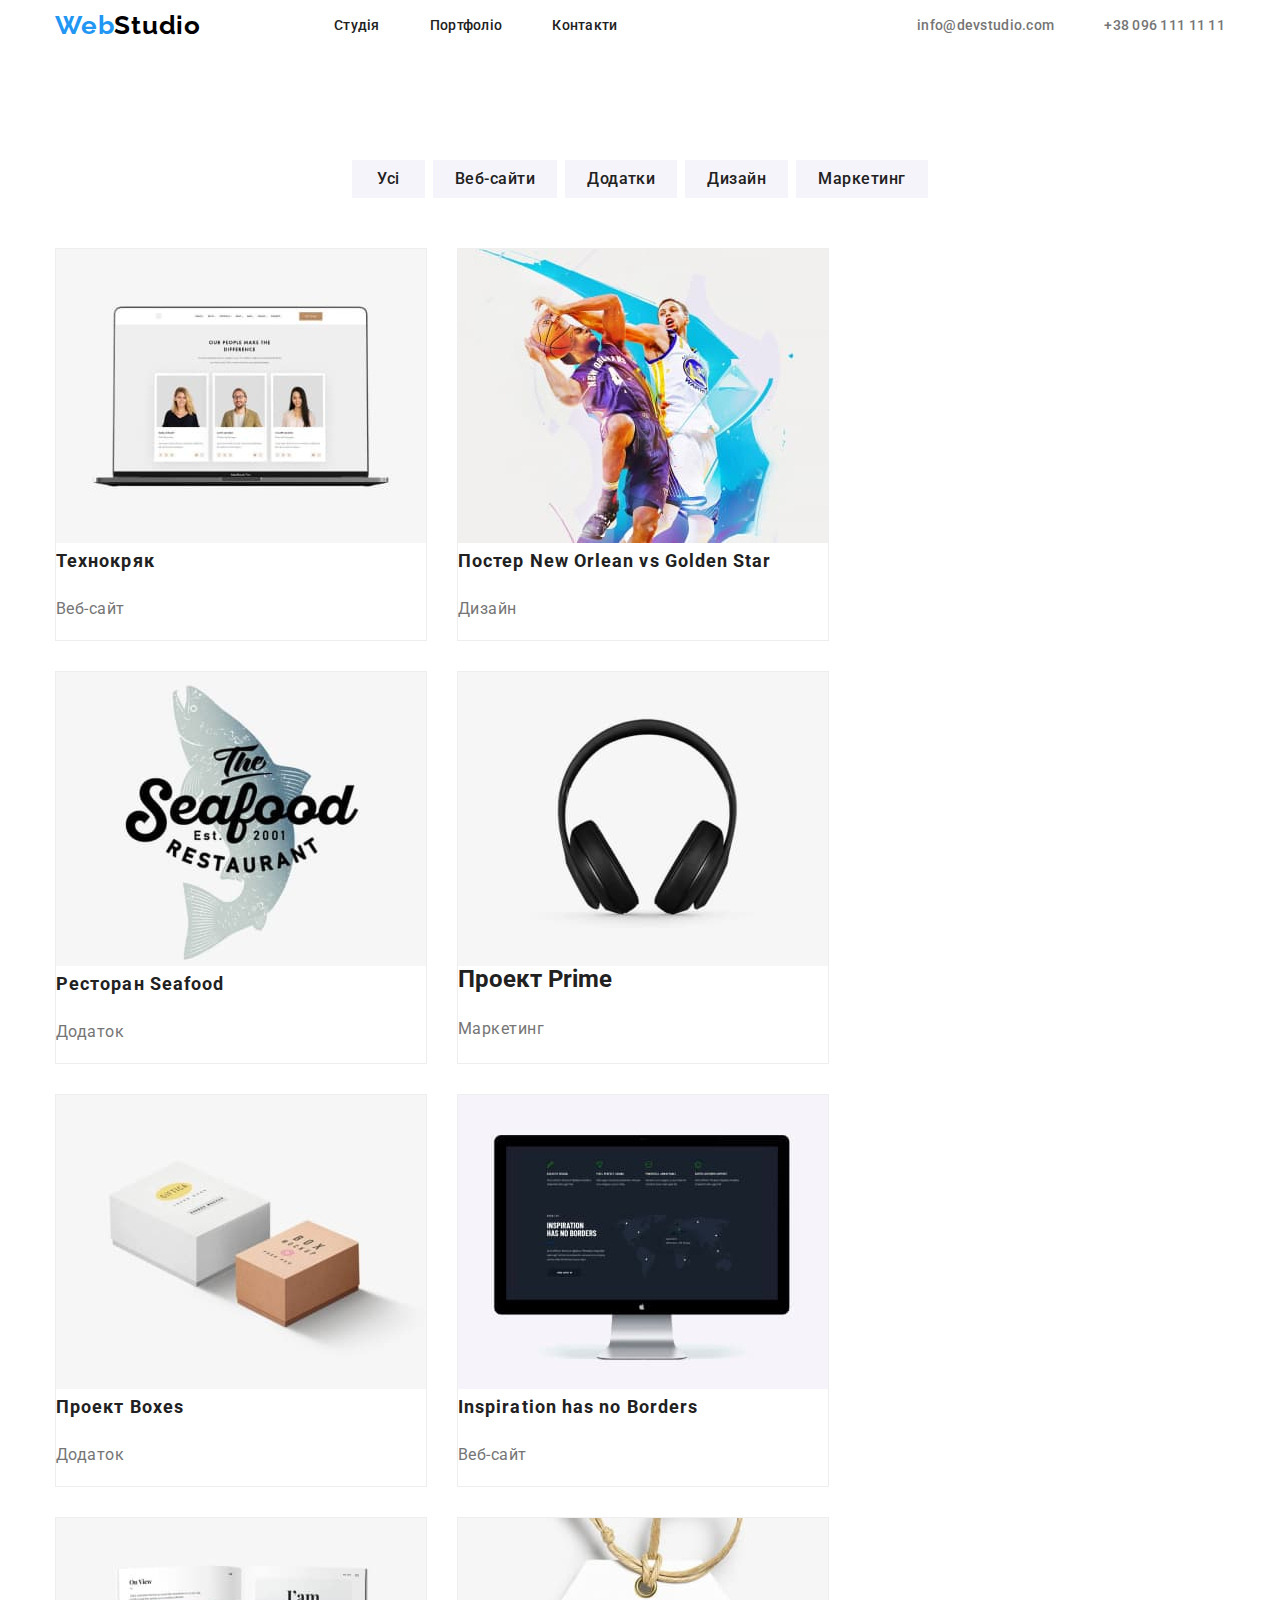
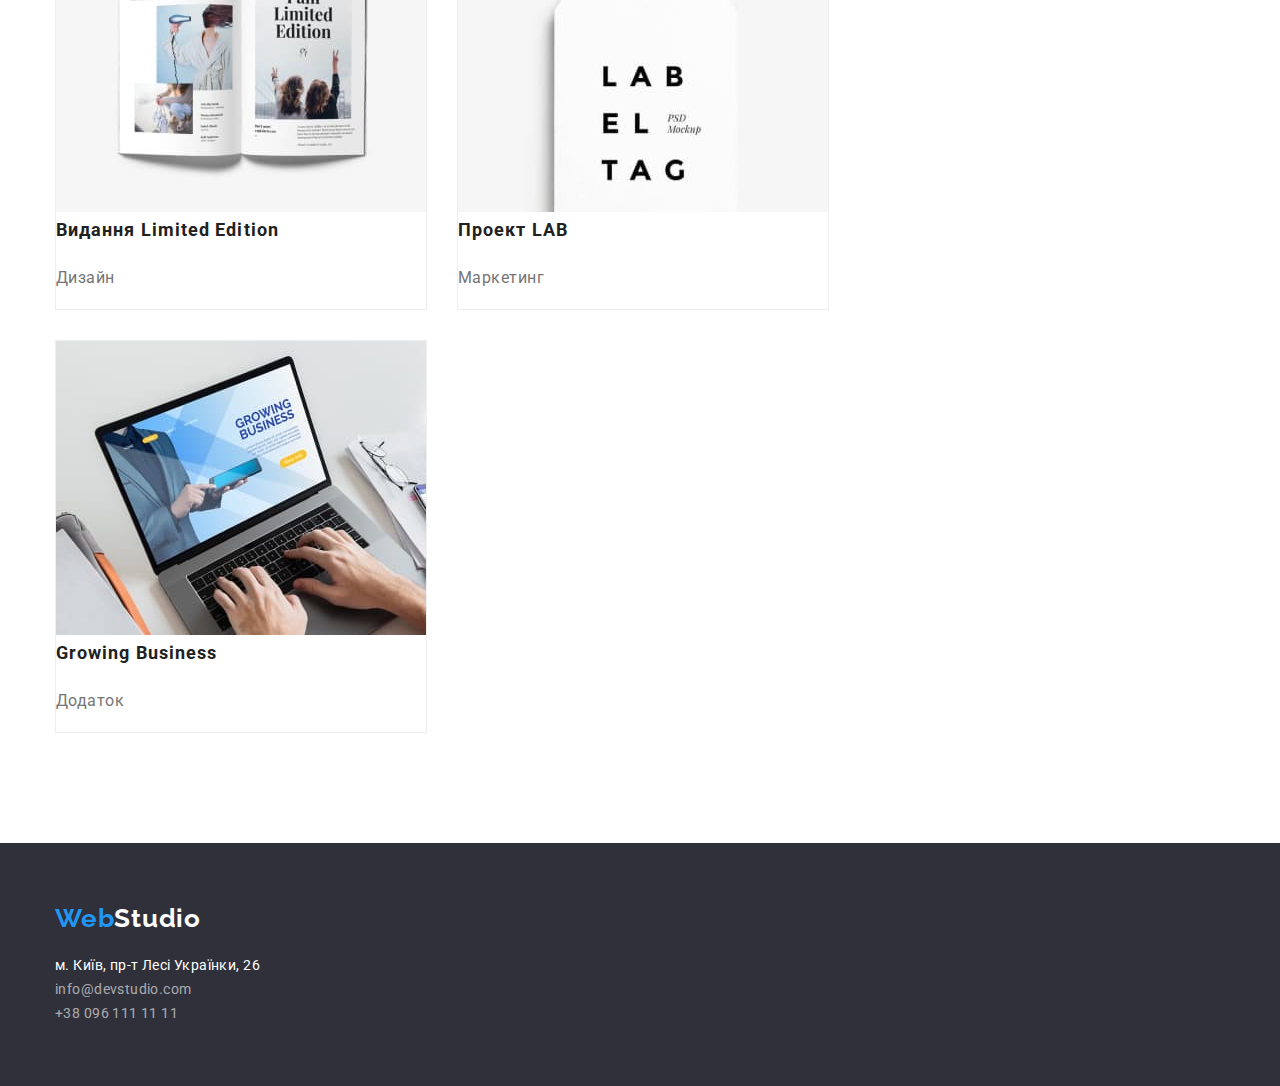
==== portfolio.html @ 8909097d "Роблю сітку" ====
<!DOCTYPE html>
<html lang="uk">
<head>
    <meta charset="UTF-8">
    <meta http-equiv="X-UA-Compatible" content="IE=edge">
    <meta name="viewport" content="width=device-width, initial-scale=1.0">
    <title>WebStudio</title>
    <link rel="preconnect" href="https://fonts.googleapis.com">
<link rel="preconnect" href="https://fonts.gstatic.com" crossorigin>
<link href="https://fonts.googleapis.com/css2?family=Raleway:wght@700&family=Roboto:wght@400;500;700;900&display=swap" rel="stylesheet">
<link rel="stylesheet" href="https://cdnjs.cloudflare.com/ajax/libs/modern-normalize/1.1.0/modern-normalize.min.css">
     <link rel="stylesheet" href="./css/style.css" />

</head>
<body class="portf-body">
    <header class="header ">
    
        <div class="header-div container">
        <nav class="header-nav ">
           <a class="second-logo-color link" href="./index.html"><span class="logo-color">Web</span>Studio</a>
           <ul class="header-list"> 
                
                <li class="header-item">
                    <a class="header-link link list focus-header" href="./index.html">Студія</a>
                </li>
                <li class="header-item">
                    <a class="header-link link list focus-header" href="./portfolio.html">Портфоліо</a>
                </li>
                <li class="header-item">
                    <a class="header-link link list focus-header" href="-">Контакти</a>
                </li>
            </ul>
        </nav>
            <ul class="header-contact">
            <li class="contact-item"><a class="contact-link link list contact-clr-change" href="mailto:info@devstudio.com">info@devstudio.com</a></li>
            <li class="contact-item"><a class="contact-link link list contact-clr-change" href="tel:+380961111111">+38 096 111 11 11</a></li>
            </ul>
        </div>
        </header>
<main class="prtf-main-1">
<section class="filter">
    <h1 class="visually-hidden">portfolio</h1>
    <ul class="container prtf-list">
 <li class="list prtf-btm"><button type="button" class="portfolio-btm1 btm-hover btm-focus">Усі</button></li>
 <li class="list prtf-btm"><button type="button" class="portfolio-btm btm-hover btm-focus">Веб-сайти</button></li>
 <li class="list prtf-btm"><button type="button" class="portfolio-btm btm-hover btm-focus">Додатки</button></li>
 <li class="list prtf-btm"><button type="button" class="portfolio-btm btm-hover btm-focus">Дизайн</button></li>
 <li class="list prtf-btm"><button type="button" class="portfolio-btm btm-hover btm-focus">Маркетинг</button></li>
</ul>



<ul class="prtf-grid container">
    <li class="list prtf-card">
 <img src="./portfolio-photos-small/imgportf-photo1.jpg" alt="Технокряк" >
 <h2 class="portfolio-title">Технокряк</h2> 
 <p class="portfolio-text">Веб-сайт</p>
    </li>
    <li class="list prtf-card">
 <img  src="./portfolio-photos-small/imgportf-photo2.jpg" alt="Постер">
  <h2 class="portfolio-title">Постер  <span lang="en">New Orlean vs Golden Star</span></h2>
  <p class="portfolio-text">Дизайн</p>
    </li>
    <li class="list prtf-card">
 <img  src="./portfolio-photos-small/imgportf-photo3.jpg" alt="Ресторан">
  <h2 class="portfolio-title">Ресторан  <span lang="en">Seafood</span></h2>
  <p class="portfolio-text">Додаток</p>
    </li>
    <li class="list prtf-card">
 <img  src="./portfolio-photos-small/imgportf-photo4.jpg" alt="Прайм">
  <h2>Проект <span lang="en">Prime</span></h2>
  <p class="portfolio-text">Маркетинг</p>
    </li>
    <li class="list prtf-card">
 <img  src="./portfolio-photos-small/imgportf-photo5.jpg" alt="Бокси">
  <h2 class="portfolio-title">Проект <span lang="en">Boxes</span></h2>
  <p class="portfolio-text">Додаток</p>
    </li>
    <li class="list prtf-card">
 <img  src="./portfolio-photos-small/imgportf-photo6.jpg" alt="Немає меж">
  <h2 class="portfolio-title" lang="en">Inspiration has no Borders </h2>
  <p class="portfolio-text">Веб-сайт</p>
    </li>
    <li class="list prtf-card">
 <img  src="./portfolio-photos-small/imgportf-photo7.jpg" alt="Видання">
  <h2 class="portfolio-title">Видання <span lang="en">Limited Edition</span></h2>
  <p class="portfolio-text">Дизайн</p>
    </li>
    <li class="list prtf-card">
 <img  src="./portfolio-photos-small/imgportf-photo8.jpg" alt="Маркетинговий проект">
  <h2 class="portfolio-title">Проект <span lang="en">LAB</span></h2>
  <p class="portfolio-text">Маркетинг</p>
    </li>
    <li class="list prtf-card">
 <img  src="./portfolio-photos-small/imgportf-photo9.jpg" alt="Ростучий бізнес">
  <h2 class="portfolio-title" lang="en">Growing Business</h2>
  <p class="portfolio-text">Додаток</p>
    </li>
</ul>

</section>
</main>
<footer class="footer ">
    <div class="container">
            <div class="footer-title-div"><a class="footer-logo  link list" href="./index.html"><span class="end-logo-color">Web</span>Studio</a>
            </div>
                <address class="footer-address">
            <ul class="footer-list link list">
           <li class="footer-item"><a class="footer-link link footer-addr-clr address-clr-change" href="https://goo.gl/maps/CPtrU1FHBa2aNyZL9" target="_blank"
             rel="noopener noreferrer nofollow">м. Київ, пр-т Лесі Українки, 26</a></li>
            <li class="footer-item"><a class="footer-link link contact-clr-change" href="mailto:info@devstudio.com">info@devstudio.com</a></li>
            <li class="footer-item"><a class="footer-link link contact-clr-change" href="tel:+380961111111">+38 096 111 11 11</a></li>
        </ul>
    </address>
    </div>
       </footer>




    
</body>
</html>
---- css/style.css ----
:root {
--black-color: #212121 ;
--dark-gray-color:#2F303A ;
--black-000-color: #000000 ;
--blue-color: #2196F3 ;
--dark-blau:#188CE8 ;
--gray-color: #757575 ;
--white-color: #ffffff ;
--team-bg-colore:#F5F4FA ;;
--footer-address-clr: rgba(255, 255, 255, 0.6); 
/*------------portfolio----------------*/
--dark-white:#F5F4FA ;
--portf-btm-txt-clr:#212121 ;
--portf-title: #212121 ;
--portf-text:#757575;
--portf-btm-bg-effct:#2196F3;
--portf-btm-tx-effct: #ffffff ;
 }

 h1,
h2,
h3,
h4,
h5,
h6,
p {
	margin-top: 0;
}
.list {
	list-style: none;
	padding-left: 0;
	margin: 0;
}
.link {
	text-decoration: none;
	color: inherit;
}
img {
	display: block;
	max-width: 100%;
	height: auto;
}
address {
	font-style: normal;
	/* or */
	font-style: inherit;
}

.list{
    list-style: none;
}

.link{
    text-decoration: none;
}
html{
 box-sizing: border-box;
}

*,
*::before ,
*::after{
    box-sizing: inherit;
}

body{
    font-family:"Roboto", sans-serif ;
    color: var(--black-color);
    margin: 0;
    display: block;
    align-items: center;
    background-color: var(--white-color);
}

.container{
    width: 1200px;
    margin-left: auto;
    margin-right: auto;
    padding-left: 15px;
    padding-right: 15px;
}

.section{
    padding-top: 94px ;
    padding-bottom: 94px;
}
 /*-------------------- Header-----------------*/
.header-place{
    display: block;
    
}
.header-div{
    display: flex;
    margin-left: auto;
    margin-right: auto;
   
}
.header {
   
    color:var(--white-color);
    display: flex;
    align-items: center;
    
  

  
}


.header-nav{
    display: flex;
    align-items: center;
}

.second-logo-color {
    align-items: center;
    margin-right: 93px;


    font-family: 'Raleway';
font-style: normal;
font-weight: 700;
font-size: 26px;
line-height:calc(31/26);
letter-spacing: 0.03em;
    color:var(--black-000-color) ;
}
.logo-color {
    color: var(--blue-color);
}
.header-list {
    display: flex ;
    align-items: center;
}

.header-item {
    margin-right: 50px;
}
.header-item:last-child{
    margin-right: 0;
}
.header-link {


font-weight: 500;
font-size: 14px;
line-height: 1.14;
letter-spacing: 0.02em;
color: var(--black-color);
}
.header-link:hover  {
 color: var(--blue-color);
 ;
}
.focus-header:focus{
    color: var(--blue-color);
}


.header-contact {
    display: flex;
    margin-left: auto;

}

.contact-item {
    margin-right: 50px;
}
.contact-item:last-child{
    margin-right: 0;
}
.contact-link {
    font-weight: 500;
font-size: 14px;
line-height: calc(16/14);
letter-spacing: 0.02em;
    color: var(--gray-color);
}

.contact-clr-change:hover , .contact-clr-change:focus{
color: var(--blue-color);
}
.middle{
  
   
}

.middle-section {
    background-color: var(--dark-gray-color);
}
.title-div{
    padding-left: 200px;
    padding-right: 200px;
    margin: 0;
    display: flex;
    align-items: center;
    justify-content: center;
}
.middle-title {
    display: block;
    padding-top: 200px;
    padding-bottom: 30px;
    text-align: center;
    max-width: 696px;
    align-items: center;
    
   
    font-weight: 900;
    font-size: 44px;
    line-height: 1.36;
    text-align: center;
    letter-spacing: 0.06em;
    text-transform: uppercase;
        color: var(--white-color);
        margin: 0;
}

/* .mdl-btm-chg:hover , .mdl-btm-chg:focus{ 
    background-color: #188CE8;
}*/
.botton-div-1{
    padding-bottom: 200px;
}
.middle-button{
    display: inline-block;
    margin: 0 auto;
    padding-top: 10px;
    padding-bottom: 10px;
    padding-left: 32px;
    padding-right: 32px;
   

    font-family:inherit;
    font-weight: 700;
font-size: 16px;
line-height: 1.88;
background-color: var(--blue-color);
color: var(--white-color);
display: flex;
align-items: center;
text-align: center;
border-radius: 4px;
letter-spacing: 0.06em;
border: 0px;


}

.btm-settings:hover , .btm-settings:focus{
    background-color: var(--dark-blau);
    cursor: pointer;

}
.middle-advant {
   
}
.middle-list {
    display: flex;
    margin: 0, auto;
    
}
.middle-item {
    width: 270px;
    margin-right: 30px; 
   
}
.middle-item:last-child{
    margin: 0;
}
.advant-title {
font-weight: 700;
font-size: 14px;
line-height: calc(16/14);
letter-spacing: 0.03em;
text-transform: uppercase;
color: var(--black-color);
margin-bottom: 10px;
}
.middle-text {
    font-weight: 400;
font-size: 14px;
line-height: 1.71;
letter-spacing: 0.03em;
color: var(--gray-color);
}
.function {
    background-color: var(--white-color);
    
}

.function-title {
font-weight: 700;
font-size: 36px;
line-height: calc(42/36);
text-align: center;
letter-spacing: 0.03em;
}
.function-list {
    display: flex;
    padding: 0;
}
.function-item {
    margin-right: 30px;
}
.function-item:last-child{
    margin: 0;
}

.team-section {
    background-color: var(--team-bg-colore);
}

.team-title {
color: var(--black-color);
font-weight: 700;
font-size: 36px;
line-height: calc(42/36);
text-align: center;
letter-spacing: 0.03em;
}
.team-list {
    display: flex;
    padding: 0;
}
.team-item {
    background-color: var(--white-color);
    width: 270px;
    margin-right: 30px;
}
.team-item:last-child{
margin: 0;
}
.team-name {
color: var(--black-color);
font-weight: 500;
font-size: 16px;
line-height: calc(19/16);
text-align: center;
letter-spacing: 0.03em;
}
.team-text {
color: var(--gray-color);
font-weight: 400;
font-size: 16px;
line-height: calc(19/16);
text-align: center;
letter-spacing: 0.03em;
}

.footer {
    margin: 0 , auto;
    background-color: var(--dark-gray-color);
    
}
.footer-title-div{
    padding-bottom: 20px;
    padding-top: 60px;
}
.footer-logo {
color: var(--white-color);
font-weight: 700;
font-size: 26px;
line-height: calc(31/26);
letter-spacing: 0.03em;
font-family: 'Raleway';
font-style: normal;


}
.end-logo-color {
    color: var(--blue-color);
}
.footer-address {
}
.footer-list {
}
.footer-item {
    font-style: normal;

}
.footer-item:last-child{
    padding-bottom: 60px;
}
.footer-link {
 color: var(--footer-address-clr);
 font-family: 'Roboto';
font-style: normal;
font-weight: 400;
font-size: 14px;
line-height: 1.71;
letter-spacing: 0.03em;
}
.footer-addr-clr{
    color:var(--white-color) ;
}
.address-clr-change:hover,.address-clr-change:focus{
    color: var(--blue-color)
}


/* -----------portfolio-------------*/

.portf-body{
    background-color:var(--white-color) ;
    font-family:"Roboto", sans-serif ;
    color: var(--black-color);

}

.prtf-header{
    background-color: var(--white-color);
 }
.visually-hidden {
    position: absolute;
    white-space: nowrap;
    width: 1px;
    height: 1px;
    overflow: hidden;
    border: 0;
    padding: 0;
    clip: rect(0 0 0 0);
    clip-path: inset(50%);
    margin: -1px;
} 
.prtf-list{
    padding-top: 94px;
    display: flex;
    justify-content: center;
}
.prtf-btm{
    margin-right: 8px;
   
}

.prtf-main-1{
    padding-bottom: 94px;
}


.prtf-btm:last-child{
    margin: 0;
}
.filter{
    background-color: var(--white-color);
}
.portfolio-btm1{
    padding-left: 25px;
    padding-right: 25px;
    padding-top: 6px;
    padding-bottom: 6px;

    font-family:inherit;
    background-color: var(--dark-white);
  color: var(--black-color);
  border: 0px;
  font-weight: 500;
font-size: 16px;
line-height: 1.62;
text-align: center;
letter-spacing: 0.03em;
cursor: pointer;
    }
.portfolio-btm{
    padding-top: 6px;
    padding-left: 22px;
    padding-right: 22px;
    padding-bottom: 6px;


    font-family:inherit;
    background-color: var(--dark-white);
  color: var(--black-color);
  border: 0px;
  font-weight: 500;
font-size: 16px;
line-height: 1.62;
text-align: center;
letter-spacing: 0.03em;
cursor: pointer;

}


.btm-hover:hover {
    background-color: var(--blue-color);
    color:var(--white-color);
 }

 .btm-focus:focus{
    background-color:var(--blue-color) ;
    color:var(--white-color);
 }




 .prtf-grid{
    margin-top: 50px;
    display: flex;
    flex-wrap: wrap;
    column-gap:30px;
    row-gap: 30px;
    flex-basis: calc((100%-30px)/3);
     }
  
 /* } 
 .prtf-grid:nth-child(3n){
    column-gap: 0;
 }*/

.prtf-card{
   
    border: 1px solid #EEEEEE;
   
}

.portfolio-images{
    
}
 .portfolio-title{
    font-weight: 700;
font-size: 18px;
line-height: 2;
letter-spacing: 0.06em;
color: var(--black-color);
 }

 .portfolio-text{
    font-weight: 400;
font-size: 16px;
line-height: 1.88;
letter-spacing: 0.03em;
color: var(--gray-color);

 }
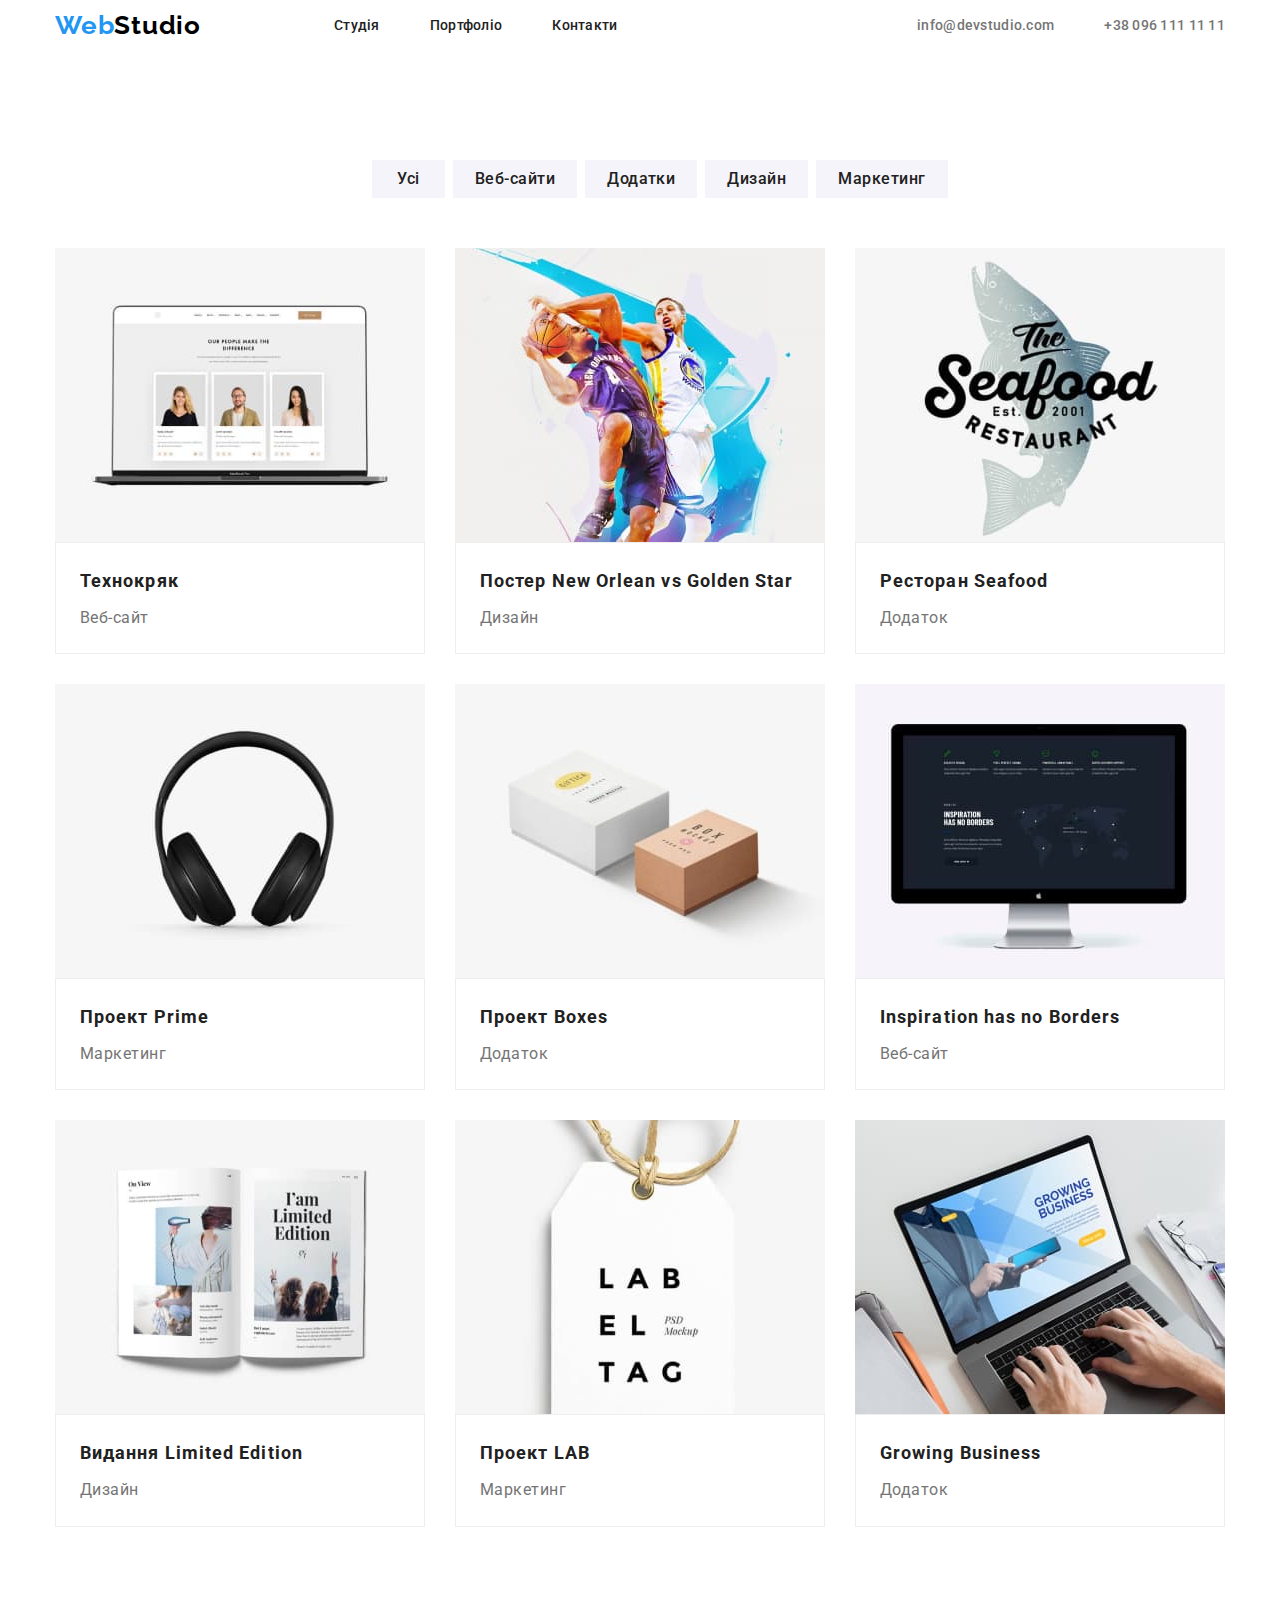
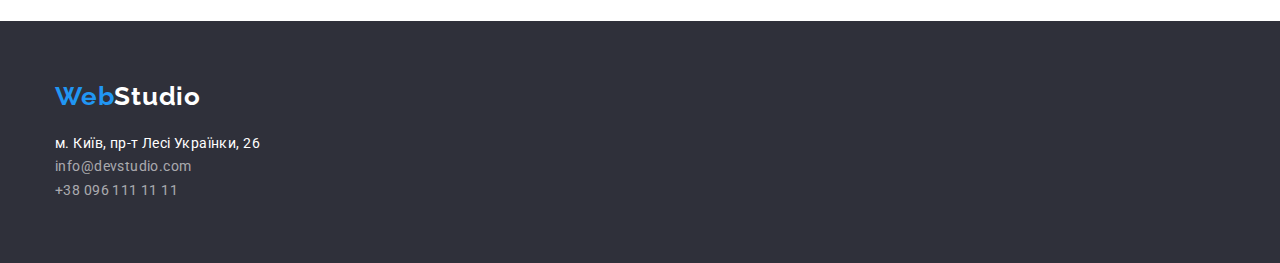
==== commit 043d45c8: "Зробив 3 дз!" ====
--- a/portfolio.html
+++ b/portfolio.html
@@ -39,65 +39,93 @@
         </header>
 <main class="prtf-main-1">
 <section class="filter">
-    <h1 class="visually-hidden">portfolio</h1>
-    <ul class="container prtf-list">
- <li class="list prtf-btm"><button type="button" class="portfolio-btm1 btm-hover btm-focus">Усі</button></li>
- <li class="list prtf-btm"><button type="button" class="portfolio-btm btm-hover btm-focus">Веб-сайти</button></li>
- <li class="list prtf-btm"><button type="button" class="portfolio-btm btm-hover btm-focus">Додатки</button></li>
- <li class="list prtf-btm"><button type="button" class="portfolio-btm btm-hover btm-focus">Дизайн</button></li>
- <li class="list prtf-btm"><button type="button" class="portfolio-btm btm-hover btm-focus">Маркетинг</button></li>
-</ul>
+<div class="container">
+        <h1 class="visually-hidden">portfolio</h1>
+        <ul class=" prtf-list">
+    <li class="list prtf-btm"><button type="button" class="portfolio-btm1 btm-hover btm-focus">Усі</button></li>
+    <li class="list prtf-btm"><button type="button" class="portfolio-btm btm-hover btm-focus">Веб-сайти</button></li>
+    <li class="list prtf-btm"><button type="button" class="portfolio-btm btm-hover btm-focus">Додатки</button></li>
+    <li class="list prtf-btm"><button type="button" class="portfolio-btm btm-hover btm-focus">Дизайн</button></li>
+    <li class="list prtf-btm"><button type="button" class="portfolio-btm btm-hover btm-focus">Маркетинг</button></li>
+    </ul>
 
 
 
-<ul class="prtf-grid container">
-    <li class="list prtf-card">
+<ul class="prtf-grid">
+    <li class="list ">
  <img src="./portfolio-photos-small/imgportf-photo1.jpg" alt="Технокряк" >
- <h2 class="portfolio-title">Технокряк</h2> 
- <p class="portfolio-text">Веб-сайт</p>
+ <div class="prtf-card">
+    <div class="portfolio-title-div"><h2 class="portfolio-title">Технокряк</h2> </div>
+ <div class="portfolio-text-div"><p class="portfolio-text">Веб-сайт</p>
+</div> 
+</div>
     </li>
-    <li class="list prtf-card">
+    <li class="list">
  <img  src="./portfolio-photos-small/imgportf-photo2.jpg" alt="Постер">
-  <h2 class="portfolio-title">Постер  <span lang="en">New Orlean vs Golden Star</span></h2>
-  <p class="portfolio-text">Дизайн</p>
+  <div class="prtf-card">
+    <div class="portfolio-title-div"><h2 class="portfolio-title">Постер  <span lang="en">New Orlean vs Golden Star</span></h2></div>
+  <div class="portfolio-text-div"><p class="portfolio-text">Дизайн</p>
+  </div> 
+</div>
     </li>
-    <li class="list prtf-card">
+    <li class="list">
  <img  src="./portfolio-photos-small/imgportf-photo3.jpg" alt="Ресторан">
-  <h2 class="portfolio-title">Ресторан  <span lang="en">Seafood</span></h2>
-  <p class="portfolio-text">Додаток</p>
+  <div class="prtf-card">
+    <div class="portfolio-title-div"><h2 class="portfolio-title">Ресторан  <span lang="en">Seafood</span></h2></div>
+  <div class="portfolio-text-div"><p class="portfolio-text">Додаток</p>
+  </div> 
+</div>
     </li>
-    <li class="list prtf-card">
+    <li class="list">
  <img  src="./portfolio-photos-small/imgportf-photo4.jpg" alt="Прайм">
-  <h2>Проект <span lang="en">Prime</span></h2>
-  <p class="portfolio-text">Маркетинг</p>
+  <div class="prtf-card">
+    <div class="portfolio-title-div"><h2 class="portfolio-title">Проект <span lang="en">Prime</span></h2></div>
+  <div class="portfolio-text-div"><p class="portfolio-text">Маркетинг</p>
+  </div> 
+</div>
     </li>
-    <li class="list prtf-card">
+    <li class="list">
  <img  src="./portfolio-photos-small/imgportf-photo5.jpg" alt="Бокси">
-  <h2 class="portfolio-title">Проект <span lang="en">Boxes</span></h2>
-  <p class="portfolio-text">Додаток</p>
+  <div class="prtf-card">
+    <div class="portfolio-title-div"><h2 class="portfolio-title">Проект <span lang="en">Boxes</span></h2></div>
+  <div class="portfolio-text-div"><p class="portfolio-text">Додаток</p>
+  </div> 
+</div>
     </li>
-    <li class="list prtf-card">
+    <li class="list">
  <img  src="./portfolio-photos-small/imgportf-photo6.jpg" alt="Немає меж">
-  <h2 class="portfolio-title" lang="en">Inspiration has no Borders </h2>
-  <p class="portfolio-text">Веб-сайт</p>
+  <div class="prtf-card">
+    <div class="portfolio-title-div"><h2 class="portfolio-title" lang="en">Inspiration has no Borders </h2></div>
+  <div class="portfolio-text-div"><p class="portfolio-text">Веб-сайт</p>
+  </div> 
+</div>
     </li>
-    <li class="list prtf-card">
+    <li class="list">
  <img  src="./portfolio-photos-small/imgportf-photo7.jpg" alt="Видання">
-  <h2 class="portfolio-title">Видання <span lang="en">Limited Edition</span></h2>
-  <p class="portfolio-text">Дизайн</p>
+  <div class="prtf-card">
+    <div class="portfolio-title-div"><h2 class="portfolio-title">Видання <span lang="en">Limited Edition</span></h2></div>
+  <div class="portfolio-text-div"><p class="portfolio-text">Дизайн</p>
+  </div> 
+</div>
     </li>
-    <li class="list prtf-card">
+    <li class="list">
  <img  src="./portfolio-photos-small/imgportf-photo8.jpg" alt="Маркетинговий проект">
-  <h2 class="portfolio-title">Проект <span lang="en">LAB</span></h2>
-  <p class="portfolio-text">Маркетинг</p>
+  <div class="prtf-card">
+    <div class="portfolio-title-div"><h2 class="portfolio-title">Проект <span lang="en">LAB</span></h2></div>
+  <div class="portfolio-text-div"><p class="portfolio-text">Маркетинг</p>
+  </div> 
+</div>
     </li>
-    <li class="list prtf-card">
+    <li class="list">
  <img  src="./portfolio-photos-small/imgportf-photo9.jpg" alt="Ростучий бізнес">
-  <h2 class="portfolio-title" lang="en">Growing Business</h2>
-  <p class="portfolio-text">Додаток</p>
+  <div class="prtf-card">
+    <div class="portfolio-title-div"><h2 class="portfolio-title" lang="en">Growing Business</h2></div>
+  <div class="portfolio-text-div"><p class="portfolio-text">Додаток</p>
+  </div> 
+</div>
     </li>
-</ul>
-
+        </ul>
+</div>
 </section>
 </main>
 <footer class="footer ">
--- a/css/style.css
+++ b/css/style.css
@@ -427,6 +427,7 @@
     padding-top: 94px;
     display: flex;
     justify-content: center;
+    margin-bottom: 50px;
 }
 .prtf-btm{
     margin-right: 8px;
@@ -497,10 +498,11 @@
 
  .prtf-grid{
     margin-top: 50px;
+    padding: 0;
     display: flex;
     flex-wrap: wrap;
-    column-gap:30px;
-    row-gap: 30px;
+     gap: 30px;
+     margin: 0;
     flex-basis: calc((100%-30px)/3);
      }
   
@@ -510,7 +512,7 @@
  }*/
 
 .prtf-card{
-   
+   margin: 0;
     border: 1px solid #EEEEEE;
    
 }
@@ -524,6 +526,9 @@
 line-height: 2;
 letter-spacing: 0.06em;
 color: var(--black-color);
+margin: 0;
+
+
  }
 
  .portfolio-text{
@@ -532,7 +537,20 @@
 line-height: 1.88;
 letter-spacing: 0.03em;
 color: var(--gray-color);
-
- }
-
+margin: 0;
+
+ }
+ .portfolio-text-div{
+    padding-left:24px ;
+    padding-right:24px ;
+    padding-bottom: 20px;
+ }
+.portfolio-title-div{
+    padding-left:24px ;
+    padding-right:24px ;
+    padding-top:20px ;
+    padding-bottom:4px ;
+    
+
+}
   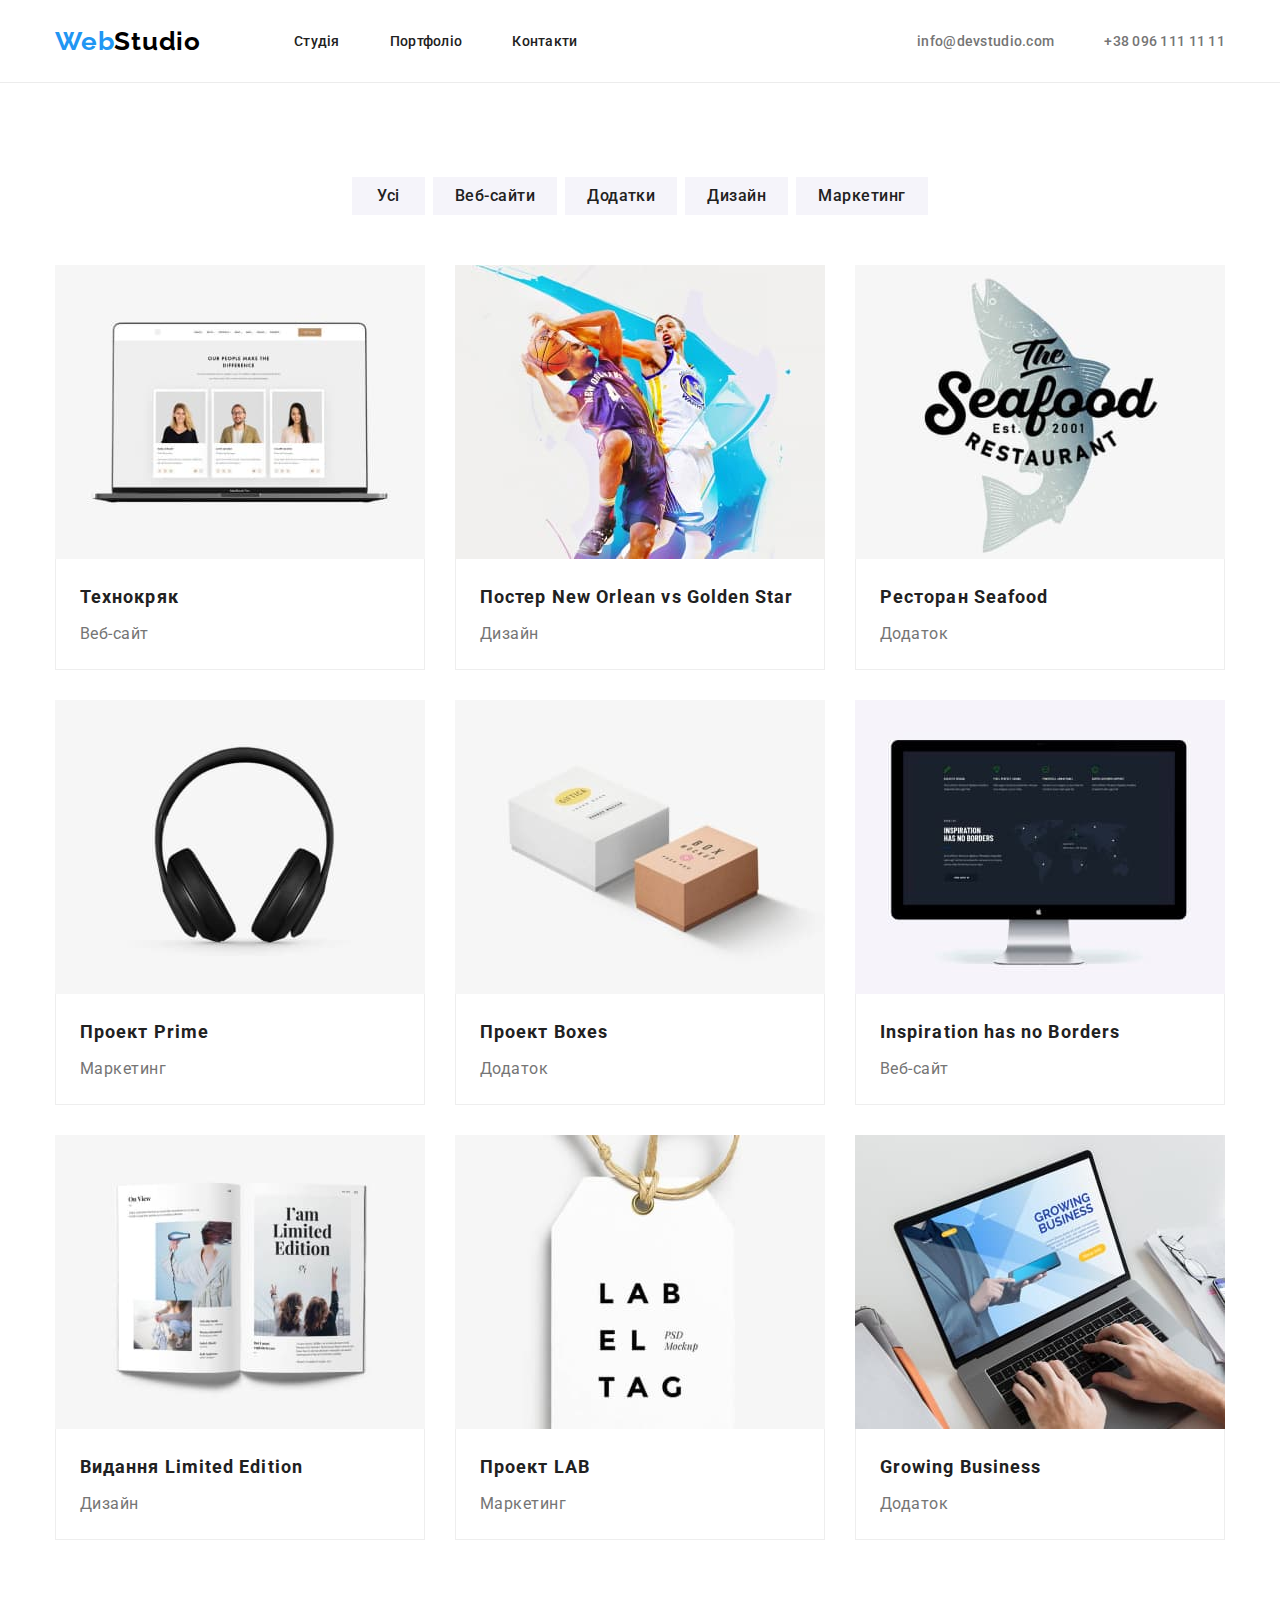
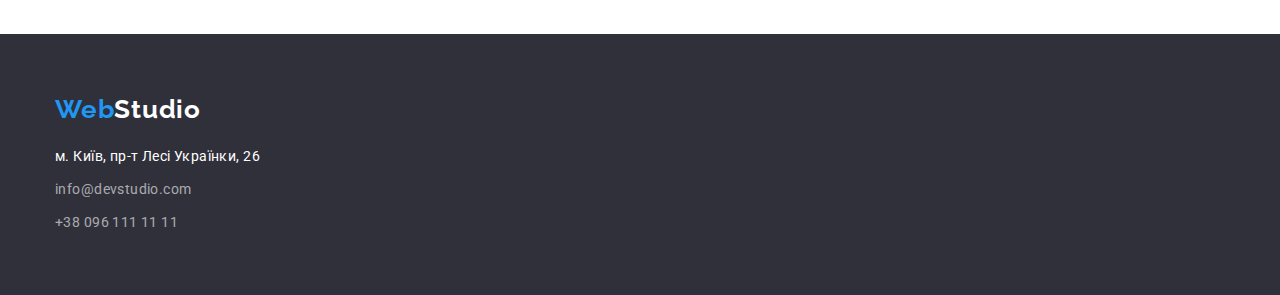
==== commit b474d35a: "Виправив помилки" ====
--- a/portfolio.html
+++ b/portfolio.html
@@ -13,30 +13,30 @@
 
 </head>
 <body class="portf-body">
-    <header class="header ">
+  <header class="header ">
     
-        <div class="header-div container">
-        <nav class="header-nav ">
-           <a class="second-logo-color link" href="./index.html"><span class="logo-color">Web</span>Studio</a>
-           <ul class="header-list"> 
-                
-                <li class="header-item">
-                    <a class="header-link link list focus-header" href="./index.html">Студія</a>
-                </li>
-                <li class="header-item">
-                    <a class="header-link link list focus-header" href="./portfolio.html">Портфоліо</a>
-                </li>
-                <li class="header-item">
-                    <a class="header-link link list focus-header" href="-">Контакти</a>
-                </li>
-            </ul>
-        </nav>
-            <ul class="header-contact">
-            <li class="contact-item"><a class="contact-link link list contact-clr-change" href="mailto:info@devstudio.com">info@devstudio.com</a></li>
-            <li class="contact-item"><a class="contact-link link list contact-clr-change" href="tel:+380961111111">+38 096 111 11 11</a></li>
-            </ul>
-        </div>
-        </header>
+    <div class="header-div container">
+    <nav class="header-nav ">
+       <a class="second-logo-color link" href="./index.html"><span class="logo-color">Web</span>Studio</a>
+       <ul class="header-list"> 
+            
+            <li class="header-item">
+                <a class="header-link link list focus-header" href="./index.html">Студія</a>
+            </li>
+            <li class="header-item">
+                <a class="header-link link list focus-header" href="./portfolio.html">Портфоліо</a>
+            </li>
+            <li class="header-item">
+                <a class="header-link link list focus-header" href="-">Контакти</a>
+            </li>
+        </ul>
+    </nav>
+        <ul class="header-contact">
+        <li class="contact-item"><a class="contact-link link list contact-clr-change" href="mailto:info@devstudio.com">info@devstudio.com</a></li>
+        <li class="contact-item"><a class="contact-link link list contact-clr-change" href="tel:+380961111111">+38 096 111 11 11</a></li>
+        </ul>
+    </div>
+    </header>
 <main class="prtf-main-1">
 <section class="filter">
 <div class="container">
@@ -52,76 +52,76 @@
 
 
 <ul class="prtf-grid">
-    <li class="list ">
+    <li class="list  prtf-li">
  <img src="./portfolio-photos-small/imgportf-photo1.jpg" alt="Технокряк" >
  <div class="prtf-card">
-    <div class="portfolio-title-div"><h2 class="portfolio-title">Технокряк</h2> </div>
- <div class="portfolio-text-div"><p class="portfolio-text">Веб-сайт</p>
-</div> 
+    <h2 class="portfolio-title">Технокряк</h2> 
+ <p class="portfolio-text">Веб-сайт</p>
+
 </div>
     </li>
-    <li class="list">
+    <li class="list prtf-li">
  <img  src="./portfolio-photos-small/imgportf-photo2.jpg" alt="Постер">
   <div class="prtf-card">
-    <div class="portfolio-title-div"><h2 class="portfolio-title">Постер  <span lang="en">New Orlean vs Golden Star</span></h2></div>
-  <div class="portfolio-text-div"><p class="portfolio-text">Дизайн</p>
-  </div> 
+    <h2 class="portfolio-title">Постер  <span lang="en">New Orlean vs Golden Star</span></h2>
+  <p class="portfolio-text">Дизайн</p>
+   
 </div>
     </li>
-    <li class="list">
+    <li class="list prtf-li">
  <img  src="./portfolio-photos-small/imgportf-photo3.jpg" alt="Ресторан">
   <div class="prtf-card">
-    <div class="portfolio-title-div"><h2 class="portfolio-title">Ресторан  <span lang="en">Seafood</span></h2></div>
-  <div class="portfolio-text-div"><p class="portfolio-text">Додаток</p>
-  </div> 
+    <h2 class="portfolio-title">Ресторан  <span lang="en">Seafood</span></h2>
+  <p class="portfolio-text">Додаток</p>
+   
 </div>
     </li>
-    <li class="list">
+    <li class="list prtf-li">
  <img  src="./portfolio-photos-small/imgportf-photo4.jpg" alt="Прайм">
   <div class="prtf-card">
-    <div class="portfolio-title-div"><h2 class="portfolio-title">Проект <span lang="en">Prime</span></h2></div>
-  <div class="portfolio-text-div"><p class="portfolio-text">Маркетинг</p>
-  </div> 
+    <h2 class="portfolio-title">Проект <span lang="en">Prime</span></h2>
+  <p class="portfolio-text">Маркетинг</p>
+   
 </div>
     </li>
-    <li class="list">
+    <li class="list prtf-li">
  <img  src="./portfolio-photos-small/imgportf-photo5.jpg" alt="Бокси">
   <div class="prtf-card">
-    <div class="portfolio-title-div"><h2 class="portfolio-title">Проект <span lang="en">Boxes</span></h2></div>
-  <div class="portfolio-text-div"><p class="portfolio-text">Додаток</p>
-  </div> 
+    <h2 class="portfolio-title">Проект <span lang="en">Boxes</span></h2>
+  <p class="portfolio-text">Додаток</p>
+   
 </div>
     </li>
-    <li class="list">
+    <li class="list prtf-li">
  <img  src="./portfolio-photos-small/imgportf-photo6.jpg" alt="Немає меж">
   <div class="prtf-card">
-    <div class="portfolio-title-div"><h2 class="portfolio-title" lang="en">Inspiration has no Borders </h2></div>
-  <div class="portfolio-text-div"><p class="portfolio-text">Веб-сайт</p>
-  </div> 
+    <h2 class="portfolio-title" lang="en">Inspiration has no Borders </h2>
+  <p class="portfolio-text">Веб-сайт</p>
+   
 </div>
     </li>
-    <li class="list">
+    <li class="list prtf-li">
  <img  src="./portfolio-photos-small/imgportf-photo7.jpg" alt="Видання">
   <div class="prtf-card">
-    <div class="portfolio-title-div"><h2 class="portfolio-title">Видання <span lang="en">Limited Edition</span></h2></div>
-  <div class="portfolio-text-div"><p class="portfolio-text">Дизайн</p>
-  </div> 
+    <h2 class="portfolio-title">Видання <span lang="en">Limited Edition</span></h2>
+  <p class="portfolio-text">Дизайн</p>
+   
 </div>
     </li>
-    <li class="list">
+    <li class="list prtf-li">
  <img  src="./portfolio-photos-small/imgportf-photo8.jpg" alt="Маркетинговий проект">
   <div class="prtf-card">
-    <div class="portfolio-title-div"><h2 class="portfolio-title">Проект <span lang="en">LAB</span></h2></div>
-  <div class="portfolio-text-div"><p class="portfolio-text">Маркетинг</p>
-  </div> 
+    <h2 class="portfolio-title">Проект <span lang="en">LAB</span></h2>
+  <p class="portfolio-text">Маркетинг</p>
+   
 </div>
     </li>
-    <li class="list">
+    <li class="list prtf-li">
  <img  src="./portfolio-photos-small/imgportf-photo9.jpg" alt="Ростучий бізнес">
   <div class="prtf-card">
-    <div class="portfolio-title-div"><h2 class="portfolio-title" lang="en">Growing Business</h2></div>
-  <div class="portfolio-text-div"><p class="portfolio-text">Додаток</p>
-  </div> 
+    <h2 class="portfolio-title" lang="en">Growing Business</h2>
+  <p class="portfolio-text">Додаток</p>
+   
 </div>
     </li>
         </ul>
@@ -129,19 +129,19 @@
 </section>
 </main>
 <footer class="footer ">
-    <div class="container">
-            <div class="footer-title-div"><a class="footer-logo  link list" href="./index.html"><span class="end-logo-color">Web</span>Studio</a>
-            </div>
-                <address class="footer-address">
-            <ul class="footer-list link list">
-           <li class="footer-item"><a class="footer-link link footer-addr-clr address-clr-change" href="https://goo.gl/maps/CPtrU1FHBa2aNyZL9" target="_blank"
-             rel="noopener noreferrer nofollow">м. Київ, пр-т Лесі Українки, 26</a></li>
-            <li class="footer-item"><a class="footer-link link contact-clr-change" href="mailto:info@devstudio.com">info@devstudio.com</a></li>
-            <li class="footer-item"><a class="footer-link link contact-clr-change" href="tel:+380961111111">+38 096 111 11 11</a></li>
-        </ul>
-    </address>
-    </div>
-       </footer>
+  <div class="container">
+          <div class="footer-title-div"><a class="footer-logo  link list" href="./index.html"><span class="end-logo-color">Web</span>Studio</a>
+          </div>
+              <address class="footer-address">
+          <ul class="footer-list link list">
+         <li class="footer-item"><a class="footer-link link footer-addr-clr address-clr-change" href="https://goo.gl/maps/CPtrU1FHBa2aNyZL9" target="_blank"
+           rel="noopener noreferrer nofollow">м. Київ, пр-т Лесі Українки, 26</a></li>
+          <li class="footer-item"><a class="footer-link link contact-clr-change" href="mailto:info@devstudio.com">info@devstudio.com</a></li>
+          <li class="footer-item"><a class="footer-link link contact-clr-change" href="tel:+380961111111">+38 096 111 11 11</a></li>
+      </ul>
+  </address>
+  </div>
+     </footer>
 
 
 
--- a/css/style.css
+++ b/css/style.css
@@ -18,14 +18,17 @@
 --portf-btm-tx-effct: #ffffff ;
  }
 
- h1,
+h1,
 h2,
 h3,
 h4,
 h5,
 h6,
-p {
-	margin-top: 0;
+p ,
+ul,
+ol{
+	margin: 0;
+    padding: 0;
 }
 .list {
 	list-style: none;
@@ -97,7 +100,7 @@
    
 }
 .header {
-   
+    border-bottom: 1px solid #ECECEC;
     color:var(--white-color);
     display: flex;
     align-items: center;
@@ -132,15 +135,22 @@
 .header-list {
     display: flex ;
     align-items: center;
+    
 }
 
 .header-item {
+    padding-top: 32px;
+    padding-bottom: 32px;
     margin-right: 50px;
+    display: block;
 }
 .header-item:last-child{
     margin-right: 0;
 }
 .header-link {
+    padding-top: 32px;
+    padding-bottom: 32px;
+    
 
 
 font-weight: 500;
@@ -151,7 +161,7 @@
 }
 .header-link:hover  {
  color: var(--blue-color);
- ;
+ 
 }
 .focus-header:focus{
     color: var(--blue-color);
@@ -161,16 +171,24 @@
 .header-contact {
     display: flex;
     margin-left: auto;
+    align-items: center;
+   
 
 }
 
 .contact-item {
     margin-right: 50px;
+   display: block;
+    
 }
 .contact-item:last-child{
     margin-right: 0;
 }
 .contact-link {
+    padding-top: 32px;
+    padding-bottom: 32px;
+
+
     font-weight: 500;
 font-size: 14px;
 line-height: calc(16/14);
@@ -188,22 +206,18 @@
 
 .middle-section {
     background-color: var(--dark-gray-color);
-}
-.title-div{
-    padding-left: 200px;
-    padding-right: 200px;
-    margin: 0;
-    display: flex;
-    align-items: center;
-    justify-content: center;
-}
+    padding-top: 200px;
+    padding-bottom: 200px;
+}
+
+
 .middle-title {
     display: block;
-    padding-top: 200px;
     padding-bottom: 30px;
     text-align: center;
     max-width: 696px;
     align-items: center;
+    margin: 0 auto;
     
    
     font-weight: 900;
@@ -213,7 +227,7 @@
     letter-spacing: 0.06em;
     text-transform: uppercase;
         color: var(--white-color);
-        margin: 0;
+      
 }
 
 /* .mdl-btm-chg:hover , .mdl-btm-chg:focus{ 
@@ -253,6 +267,7 @@
 
 }
 .middle-advant {
+    padding-bottom: 0;
    
 }
 .middle-list {
@@ -290,12 +305,16 @@
 }
 
 .function-title {
+    margin-bottom: 50px;
+    
 font-weight: 700;
 font-size: 36px;
 line-height: calc(42/36);
 text-align: center;
 letter-spacing: 0.03em;
 }
+
+
 .function-list {
     display: flex;
     padding: 0;
@@ -312,6 +331,9 @@
 }
 
 .team-title {
+margin-bottom: 50px;
+
+
 color: var(--black-color);
 font-weight: 700;
 font-size: 36px;
@@ -331,7 +353,13 @@
 .team-item:last-child{
 margin: 0;
 }
+.team-div{
+ padding-bottom: 30px;
+ padding-top: 30px;
+}
 .team-name {
+margin-bottom: 10px;
+
 color: var(--black-color);
 font-weight: 500;
 font-size: 16px;
@@ -349,13 +377,15 @@
 }
 
 .footer {
+    padding-top:60px; 
+    padding-bottom: 60px;
     margin: 0 , auto;
     background-color: var(--dark-gray-color);
     
 }
 .footer-title-div{
     padding-bottom: 20px;
-    padding-top: 60px;
+    
 }
 .footer-logo {
 color: var(--white-color);
@@ -377,11 +407,13 @@
 }
 .footer-item {
     font-style: normal;
+    padding-bottom: 9px;
 
 }
 .footer-item:last-child{
-    padding-bottom: 60px;
-}
+    padding-bottom: 0;
+}
+
 .footer-link {
  color: var(--footer-address-clr);
  font-family: 'Roboto';
@@ -434,9 +466,6 @@
    
 }
 
-.prtf-main-1{
-    padding-bottom: 94px;
-}
 
 
 .prtf-btm:last-child{
@@ -444,6 +473,7 @@
 }
 .filter{
     background-color: var(--white-color);
+    padding-bottom: 94px;
 }
 .portfolio-btm1{
     padding-left: 25px;
@@ -503,17 +533,20 @@
     flex-wrap: wrap;
      gap: 30px;
      margin: 0;
-    flex-basis: calc((100%-30px)/3);
+    
      }
   
  /* } 
  .prtf-grid:nth-child(3n){
     column-gap: 0;
  }*/
-
+.prtf-li{
+    flex-basis: calc((100% - 60px) / 3);
+}
 .prtf-card{
    margin: 0;
     border: 1px solid #EEEEEE;
+    border-top: none;
    
 }
 
@@ -521,17 +554,26 @@
     
 }
  .portfolio-title{
+    padding-left:24px ;
+    padding-right:24px ;
+    padding-top:20px ;
+    margin-bottom:4px ;
+
     font-weight: 700;
 font-size: 18px;
 line-height: 2;
 letter-spacing: 0.06em;
 color: var(--black-color);
-margin: 0;
+
 
 
  }
 
  .portfolio-text{
+    padding-left:24px ;
+    padding-right:24px ;
+    padding-bottom: 20px;
+
     font-weight: 400;
 font-size: 16px;
 line-height: 1.88;
@@ -540,17 +582,5 @@
 margin: 0;
 
  }
- .portfolio-text-div{
-    padding-left:24px ;
-    padding-right:24px ;
-    padding-bottom: 20px;
- }
-.portfolio-title-div{
-    padding-left:24px ;
-    padding-right:24px ;
-    padding-top:20px ;
-    padding-bottom:4px ;
-    
-
-}
+
   